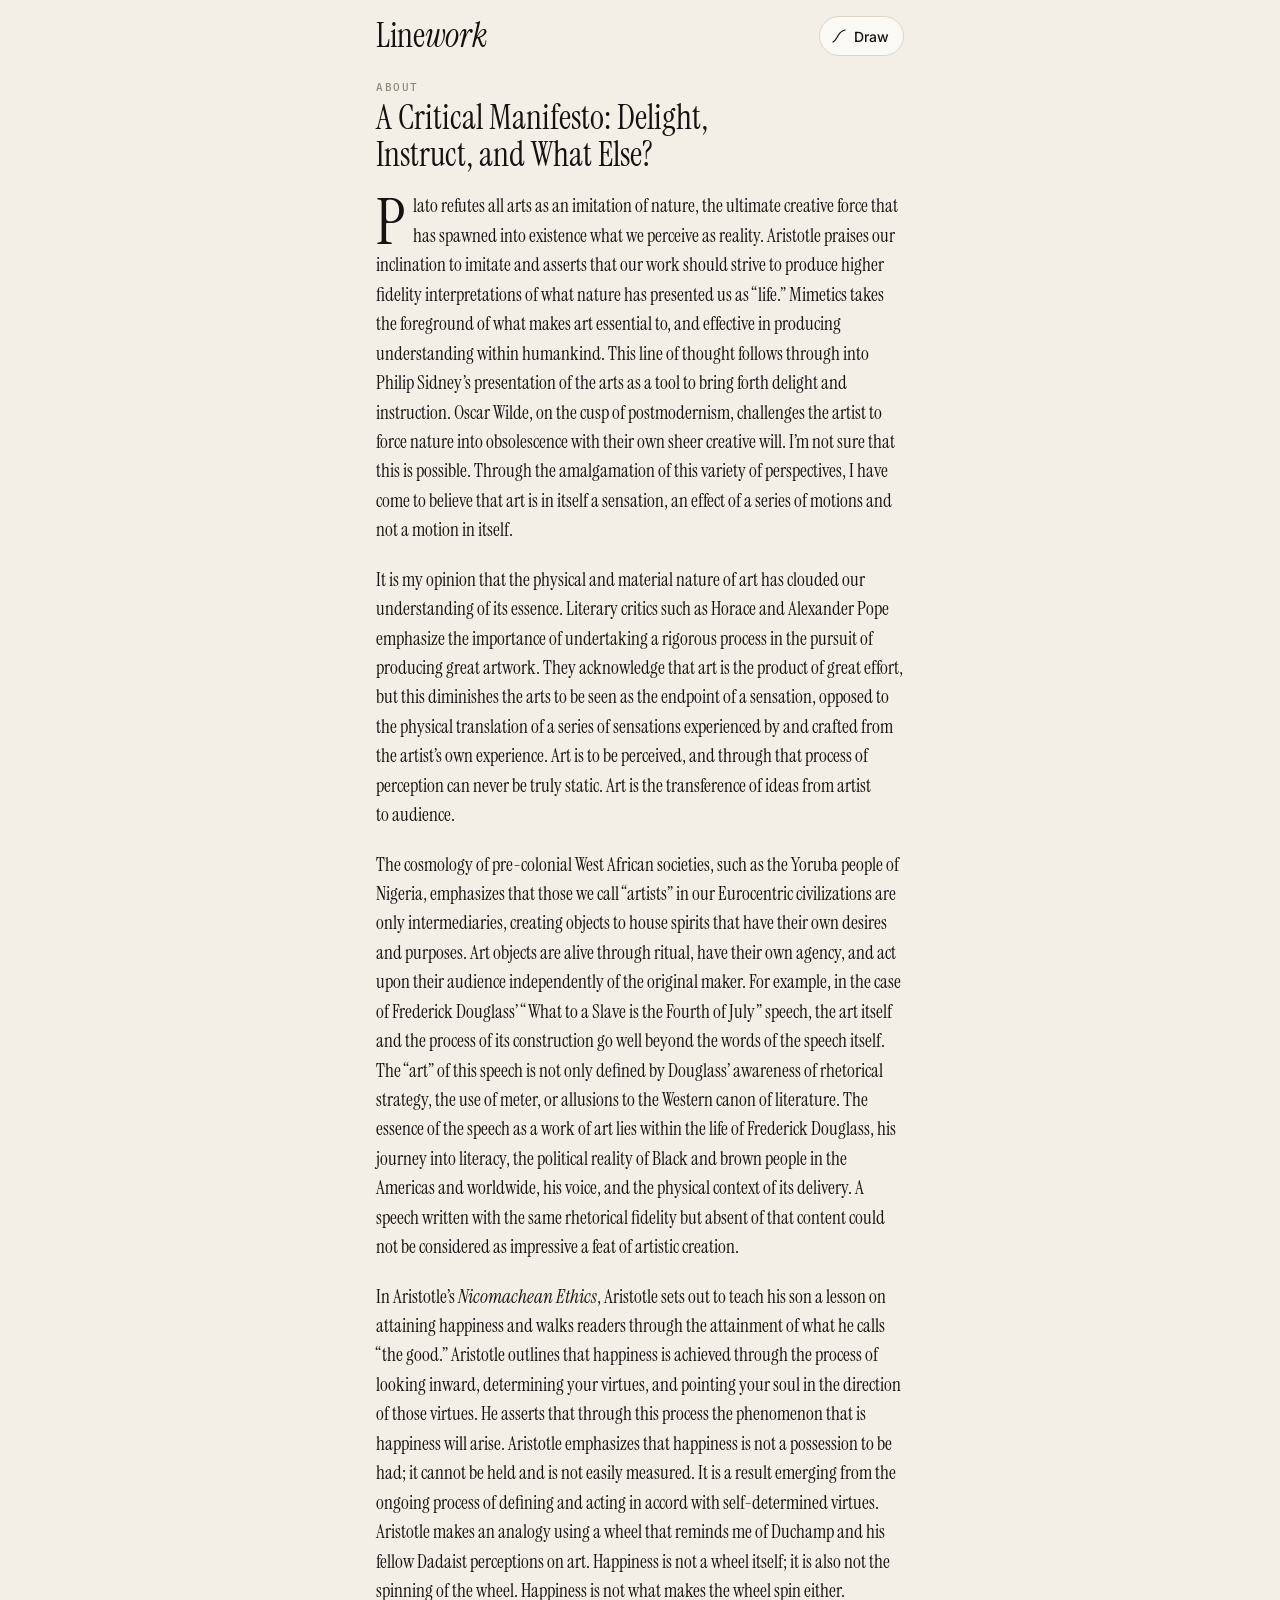
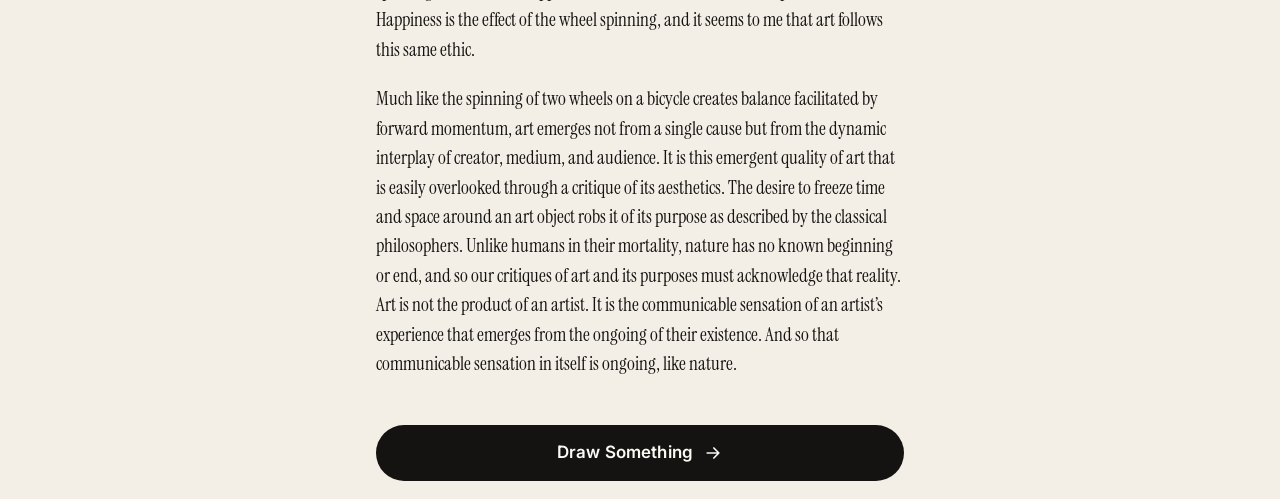
==== about.html @ d900c9f1 "Add files via upload" ====
<!doctype html>
<html lang="en">
<head>
  <meta charset="utf-8">
  <meta name="viewport" content="width=device-width, initial-scale=1, viewport-fit=cover">
  <title>About Linework</title>
  <meta name="description" content="A Critical Manifesto: Delight, Instruct, and What Else?">
  <meta name="theme-color" content="#f3efe6" media="(prefers-color-scheme: light)">
  <meta name="theme-color" content="#151412" media="(prefers-color-scheme: dark)">
  <link rel="manifest" href="manifest.webmanifest">
  <link rel="icon" href="icon.svg" type="image/svg+xml">
  <link rel="apple-touch-icon" href="icon.svg">
  <link rel="preconnect" href="https://fonts.googleapis.com">
  <link rel="preconnect" href="https://fonts.gstatic.com" crossorigin>
  <link href="https://fonts.googleapis.com/css2?family=Instrument+Serif:ital@0;1&family=IBM+Plex+Mono:wght@400;500&family=Inter:wght@400;500;600&display=swap" rel="stylesheet">
  <link rel="stylesheet" href="style.css">
</head>
<body>
  <div class="app about-app">
    <header class="top">
      <h1 class="wordmark"><a href="./">Line<em>work</em></a></h1>
      <a class="feed-link" href="./">
        <svg viewBox="0 0 24 24" aria-hidden="true"><path d="M4 20c3-1 4-4 7-9s5-6 9-7"/></svg>
        <span>Draw</span>
      </a>
    </header>

    <article class="about">
      <p class="label">About</p>
      <h2>A Critical Manifesto: Delight, Instruct, and What Else?</h2>
      <p>Plato refutes all arts as an imitation of nature, the ultimate creative force that has spawned into existence what we perceive as reality. Aristotle praises our inclination to imitate and asserts that our work should strive to produce higher fidelity interpretations of what nature has presented us as “life.” Mimetics takes the foreground of what makes art essential to, and effective in producing understanding within humankind. This line of thought follows through into Philip Sidney’s presentation of the arts as a tool to bring forth delight and instruction. Oscar Wilde, on the cusp of postmodernism, challenges the artist to force nature into obsolescence with their own sheer creative will. I’m not sure that this is possible. Through the amalgamation of this variety of perspectives, I have come to believe that art is in itself a sensation, an effect of a series of motions and not a motion in itself.</p>
      <p>It is my opinion that the physical and material nature of art has clouded our understanding of its essence. Literary critics such as Horace and Alexander Pope emphasize the importance of undertaking a rigorous process in the pursuit of producing great artwork. They acknowledge that art is the product of great effort, but this diminishes the arts to be seen as the endpoint of a sensation, opposed to the physical translation of a series of sensations experienced by and crafted from the artist’s own experience. Art is to be perceived, and through that process of perception can never be truly static. Art is the transference of ideas from artist to audience.</p>
      <p>The cosmology of pre-colonial West African societies, such as the Yoruba people of Nigeria, emphasizes that those we call “artists” in our Eurocentric civilizations are only intermediaries, creating objects to house spirits that have their own desires and purposes. Art objects are alive through ritual, have their own agency, and act upon their audience independently of the original maker. For example, in the case of Frederick Douglass’ “What to a Slave is the Fourth of July” speech, the art itself and the process of its construction go well beyond the words of the speech itself. The “art” of this speech is not only defined by Douglass’ awareness of rhetorical strategy, the use of meter, or allusions to the Western canon of literature. The essence of the speech as a work of art lies within the life of Frederick Douglass, his journey into literacy, the political reality of Black and brown people in the Americas and worldwide, his voice, and the physical context of its delivery. A speech written with the same rhetorical fidelity but absent of that content could not be considered as impressive a feat of artistic creation.</p>
      <p>In Aristotle’s <em>Nicomachean Ethics</em>, Aristotle sets out to teach his son a lesson on attaining happiness and walks readers through the attainment of what he calls “the good.” Aristotle outlines that happiness is achieved through the process of looking inward, determining your virtues, and pointing your soul in the direction of those virtues. He asserts that through this process the phenomenon that is happiness will arise. Aristotle emphasizes that happiness is not a possession to be had; it cannot be held and is not easily measured. It is a result emerging from the ongoing process of defining and acting in accord with self-determined virtues. Aristotle makes an analogy using a wheel that reminds me of Duchamp and his fellow Dadaist perceptions on art. Happiness is not a wheel itself; it is also not the spinning of the wheel. Happiness is not what makes the wheel spin either. Happiness is the effect of the wheel spinning, and it seems to me that art follows this same ethic.</p>
      <p>Much like the spinning of two wheels on a bicycle creates balance facilitated by forward momentum, art emerges not from a single cause but from the dynamic interplay of creator, medium, and audience. It is this emergent quality of art that is easily overlooked through a critique of its aesthetics. The desire to freeze time and space around an art object robs it of its purpose as described by the classical philosophers. Unlike humans in their mortality, nature has no known beginning or end, and so our critiques of art and its purposes must acknowledge that reality. Art is not the product of an artist. It is the communicable sensation of an artist’s experience that emerges from the ongoing of their existence. And so that communicable sensation in itself is ongoing, like nature.</p>
    </article>

    <a class="submit" href="./">
      <span>Draw Something</span>
      <svg viewBox="0 0 24 24" aria-hidden="true"><path d="M5 12h14M13 6l6 6-6 6"/></svg>
    </a>
  </div>
</body>
</html>
---- style.css ----
:root {
  --bg: #f3efe6;
  --surface: #fbf9f4;
  --paper: #ffffff;
  --ink: #141311;
  --ink-2: #57534b;
  --ink-3: #8f897d;
  --rule: #ddd6c8;
  --accent: #e0472b;
  --on-ink: #fbf9f4;
  --shadow: 0 1px 0 rgba(20, 19, 17, .06), 0 10px 30px -12px rgba(20, 19, 17, .25);
  --radius: 18px;
  --serif: 'Instrument Serif', Georgia, 'Times New Roman', serif;
  --mono: 'IBM Plex Mono', ui-monospace, Menlo, monospace;
  --sans: Inter, system-ui, -apple-system, 'Segoe UI', Roboto, sans-serif;
  color-scheme: light;
}
@media (prefers-color-scheme: dark) {
  :root:not([data-theme="light"]) {
    --bg: #151412;
    --surface: #1e1c19;
    --ink: #f1ece2;
    --ink-2: #b9b2a5;
    --ink-3: #847d71;
    --rule: #34302a;
    --accent: #ff6a4d;
    --on-ink: #151412;
    --shadow: 0 1px 0 rgba(0, 0, 0, .3), 0 14px 36px -14px rgba(0, 0, 0, .7);
    color-scheme: dark;
  }
}
:root[data-theme="dark"] {
  --bg: #151412; --surface: #1e1c19; --ink: #f1ece2; --ink-2: #b9b2a5; --ink-3: #847d71;
  --rule: #34302a; --accent: #ff6a4d; --on-ink: #151412; color-scheme: dark;
}

* { box-sizing: border-box; }
html, body { margin: 0; height: 100%; }
body {
  background: var(--bg);
  color: var(--ink);
  font: 400 16px/1.45 var(--sans);
  -webkit-font-smoothing: antialiased;
  -webkit-tap-highlight-color: transparent;
  overscroll-behavior: none;
}
button { font: inherit; color: inherit; }
a { color: inherit; }
[hidden] { display: none !important; }

.app {
  max-width: 560px;
  margin: 0 auto;
  min-height: 100dvh;
  padding: max(10px, env(safe-area-inset-top)) max(16px, env(safe-area-inset-right)) max(18px, env(safe-area-inset-bottom)) max(16px, env(safe-area-inset-left));
  display: flex;
  flex-direction: column;
}

/* Header */
.top { display: flex; align-items: center; justify-content: space-between; height: 52px; }
.wordmark { font: 400 34px/1 var(--serif); margin: 0; letter-spacing: -.01em; }
.wordmark em { font-style: italic; }

.icon-btn {
  width: 44px; height: 44px; border-radius: 50%;
  display: grid; place-items: center;
  border: 0; background: transparent; cursor: pointer;
}
.icon-btn svg { width: 22px; height: 22px; fill: none; stroke: currentColor; stroke-width: 1.7; stroke-linecap: round; stroke-linejoin: round; }
.icon-btn:active { background: var(--rule); }
.icon-btn:disabled { opacity: .3; cursor: default; }
.icon-btn:focus-visible, .nib:focus-visible, .submit:focus-visible, .chip:focus-visible { outline: 2px solid var(--accent); outline-offset: 2px; }

/* Draw screen */
.screen { display: flex; flex-direction: column; flex: 1; gap: 14px; animation: rise .35s ease both; }
@keyframes rise { from { opacity: 0; transform: translateY(8px); } }

.prompt { margin: 4px 0 0; font: italic 400 22px/1.2 var(--serif); color: var(--ink-2); }

.paper-wrap { width: 100%; }
.paper {
  position: relative;
  width: 100%;
  aspect-ratio: 1 / 1;
  max-height: 62dvh;
  margin: 0 auto;
  background: var(--paper);
  border-radius: var(--radius);
  box-shadow: var(--shadow);
  overflow: hidden;
  touch-action: none;
}
@media (max-aspect-ratio: 3/5) { .paper { max-height: none; } }
.paper canvas { position: absolute; inset: 0; width: 100%; height: 100%; display: block; touch-action: none; cursor: crosshair; }
.hint {
  position: absolute; inset: 0; margin: 0;
  display: grid; place-items: center;
  font: 400 13px var(--mono); letter-spacing: .14em; text-transform: uppercase;
  color: #b4ad9f; pointer-events: none; transition: opacity .25s;
}
.paper.inked .hint { opacity: 0; }

.tools { display: flex; align-items: center; justify-content: space-between; }
.nibs { display: flex; gap: 4px; padding: 4px; border-radius: 999px; background: var(--surface); border: 1px solid var(--rule); }
.nib {
  width: 44px; height: 40px; border-radius: 999px; border: 0; background: transparent; cursor: pointer;
  display: grid; place-items: center;
}
.nib span { width: var(--d); height: var(--d); border-radius: 50%; background: var(--ink); }
.nib[aria-checked="true"] { background: var(--ink); }
.nib[aria-checked="true"] span { background: var(--on-ink); }
.edit { display: flex; gap: 2px; }

.submit {
  display: flex; align-items: center; justify-content: center; gap: 10px;
  min-height: 56px; width: 100%;
  border: 0; border-radius: 999px;
  background: var(--ink); color: var(--on-ink);
  font: 600 17px var(--sans); letter-spacing: .01em;
  cursor: pointer; transition: transform .12s, opacity .2s;
  text-decoration: none; text-align: center; padding: 0 22px; line-height: 1.2;
  margin-top: auto;
}
.submit svg { width: 20px; height: 20px; fill: none; stroke: currentColor; stroke-width: 2; stroke-linecap: round; stroke-linejoin: round; }
.submit:active { transform: scale(.98); }
.submit:disabled { opacity: .25; cursor: default; transform: none; }
.submit.ghost { background: transparent; color: var(--ink); border: 1.5px solid var(--ink); }
.submit.accent { background: var(--accent); color: #fff; }
.submit.small-btn { min-height: 46px; width: auto; padding: 0 26px; margin: 0; }
.post-home { min-height: 50px; }
.post-home:not([hidden]) + .submit { margin-top: 10px; }

/* Result screen */
.reading { display: flex; gap: 14px; align-items: center; margin-top: 4px; }
.thumb {
  width: 96px; height: 96px; flex: none;
  border-radius: 12px; background: var(--paper); box-shadow: var(--shadow);
}
.label { margin: 0; font: 500 11px var(--mono); letter-spacing: .14em; text-transform: uppercase; color: var(--ink-3); }
.motif { margin: 2px 0 0; font: 400 34px/1.05 var(--serif); }
.traits { margin: 4px 0 0; font: italic 400 18px/1.2 var(--serif); color: var(--ink-2); }

.meters { display: grid; grid-template-columns: auto 1fr; gap: 7px 12px; margin: 4px 0 0; padding: 14px 16px; background: var(--surface); border: 1px solid var(--rule); border-radius: 14px; }
.meters dt { font: 500 11px/14px var(--mono); letter-spacing: .1em; text-transform: uppercase; color: var(--ink-2); }
.meters dd { margin: 0; height: 14px; position: relative; display: flex; align-items: center; }
.meters dd::before { content: ''; position: absolute; left: 0; right: 0; height: 1px; background: var(--rule); }
.meters dd i { position: relative; height: 3px; border-radius: 2px; background: var(--ink); width: 0; transition: width .7s cubic-bezier(.2, .8, .2, 1); }

.mapping { margin: 0; font: 400 13px/1.5 var(--mono); color: var(--ink-2); }
.mapping b { color: var(--ink); font-weight: 500; }

.release { min-height: 120px; }
.loading { display: grid; place-items: center; gap: 10px; padding: 26px 0; color: var(--ink-2); font: italic 18px var(--serif); }
.loading p { margin: 0; }
.pen-line { width: 120px; height: 2px; background: linear-gradient(90deg, var(--ink) 50%, transparent 50%) 0 0 / 200% 100%; animation: pen 1.1s ease-in-out infinite; }
@keyframes pen { from { background-position: 100% 0; } to { background-position: -100% 0; } }

.card {
  background: var(--surface); border: 1px solid var(--rule); border-radius: var(--radius);
  padding: 14px; display: grid; gap: 14px; animation: rise .4s ease both;
}
.card-head { display: grid; grid-template-columns: 88px 1fr; gap: 14px; align-items: center; }
.cover { width: 88px; height: 88px; border-radius: 8px; object-fit: cover; background: var(--rule); }
.card h3 { margin: 0; font: 400 26px/1.08 var(--serif); }
.card .artist { margin: 4px 0 0; font-weight: 600; font-size: 15px; }
.card .meta { margin: 3px 0 0; font: 400 12px var(--mono); color: var(--ink-3); text-transform: uppercase; letter-spacing: .08em; }
.embed { width: 100%; height: 152px; border: 0; border-radius: 12px; display: block; background: var(--rule); }
.card .why { margin: 0; font-size: 13px; color: var(--ink-2); }
.card .submit { margin: 0; min-height: 50px; }

.notice { padding: 16px; border: 1px dashed var(--ink-3); border-radius: var(--radius); display: grid; gap: 12px; }
.notice p { margin: 0; }
.notice .submit { margin: 0; min-height: 50px; }
.error { color: var(--accent); }

.actions { margin-top: auto; padding-top: 6px; }

/* Settings sheet */
.sheet {
  width: min(560px, 100%); max-width: 100%; max-height: 92dvh;
  margin: auto auto 0; padding: 0; border: 0;
  border-radius: 22px 22px 0 0;
  background: var(--surface); color: var(--ink);
}
@media (min-width: 600px) { .sheet { margin: auto; border-radius: 22px; } }
.sheet::backdrop { background: rgba(20, 19, 17, .45); }
.sheet[open] { animation: sheet .28s cubic-bezier(.2, .8, .2, 1); }
@keyframes sheet { from { transform: translateY(40px); opacity: 0; } }
.sheet-body { padding: 22px 20px max(22px, env(safe-area-inset-bottom)); display: grid; gap: 12px; }
.sheet h2 { margin: 0; font: 400 30px/1.1 var(--serif); }
.sheet p { margin: 0; }
.steps { margin: 0; padding-left: 20px; display: grid; gap: 8px; font-size: 15px; }
.copy-row { display: flex; gap: 8px; align-items: center; margin-top: 6px; }
.copy-row code { flex: 1; min-width: 0; overflow-wrap: anywhere; font: 400 12px/1.4 var(--mono); padding: 8px 10px; background: var(--bg); border-radius: 8px; border: 1px solid var(--rule); }
.chip { min-height: 40px; padding: 0 14px; border-radius: 999px; border: 1px solid var(--ink); background: transparent; cursor: pointer; font-size: 14px; font-weight: 500; }
.field { display: grid; gap: 6px; }
.field span { font: 500 11px var(--mono); letter-spacing: .12em; text-transform: uppercase; color: var(--ink-2); }
.field input { height: 48px; padding: 0 14px; border-radius: 12px; border: 1px solid var(--rule); background: var(--paper); color: #141311; font: 400 16px var(--mono); }
.field input:focus { outline: 2px solid var(--accent); outline-offset: 0; }
.sheet-actions { display: flex; gap: 10px; justify-content: flex-end; align-items: center; flex-wrap: wrap; }
.small { font-size: 13px; }
.muted { color: var(--ink-3); }
.credit { text-align: center; margin: 14px 0 0; font-size: 11.5px; }
.credit a { color: inherit; }

@media (prefers-reduced-motion: reduce) {
  *, *::before, *::after { animation: none !important; transition: none !important; }
}

/* ---------- Catalog builder ---------- */
.builder { max-width: 760px; gap: 16px; }
.builder .top { margin-bottom: 4px; }
.builder .sub { font: 500 12px var(--mono); letter-spacing: .14em; text-transform: uppercase; color: var(--ink-3); vertical-align: middle; margin-left: 6px; }
.builder .top .chip { display: inline-flex; align-items: center; text-decoration: none; }
.lede { margin: 0; font: italic 400 21px/1.25 var(--serif); color: var(--ink-2); }
.panel { background: var(--surface); border: 1px solid var(--rule); border-radius: var(--radius); padding: 18px 16px; display: grid; gap: 12px; }
.panel h2 { margin: 0; font: 400 26px/1.1 var(--serif); display: flex; align-items: center; gap: 10px; }
.panel p { margin: 0; }
.num { display: inline-grid; place-items: center; width: 28px; height: 28px; border-radius: 50%; background: var(--ink); color: var(--on-ink); font: 500 13px var(--mono); }
.row { display: flex; gap: 10px; align-items: center; }
.row.wrap { flex-wrap: wrap; }
.check { display: flex; gap: 8px; align-items: center; font-size: 14px; }
.check input { width: 18px; height: 18px; accent-color: var(--ink); }
.panel .submit.small-btn { justify-self: start; }
.progress { display: grid; gap: 6px; }
.progress .bar { height: 4px; border-radius: 2px; background: var(--rule); overflow: hidden; }
.progress .bar i { display: block; height: 100%; width: 0; background: var(--ink); transition: width .25s; }
.stats { display: grid; grid-template-columns: repeat(3, 1fr); gap: 8px; }
.stats div { background: var(--bg); border-radius: 12px; padding: 10px 12px; display: grid; }
.stats b { font: 400 30px/1 var(--serif); }
.stats span { font: 500 11px var(--mono); letter-spacing: .08em; text-transform: uppercase; color: var(--ink-3); margin-top: 4px; }
.coverage { display: grid; gap: 6px; }
.chips { display: flex; flex-wrap: wrap; gap: 6px; }
.tag { display: inline-flex; align-items: center; gap: 4px; min-height: 30px; padding: 0 10px; border-radius: 999px; border: 1px solid var(--rule); background: var(--paper); color: #141311; font: 400 12px var(--mono); }
.tag b { font-weight: 500; }
.tag.empty { opacity: .45; }
button.tag { cursor: pointer; }
.tag.on { background: var(--ink); color: var(--on-ink); border-color: var(--ink); }
.filters { display: flex; gap: 6px; flex-wrap: wrap; }
.filters .chip.on { background: var(--ink); color: var(--on-ink); }
.records { list-style: none; margin: 0; padding: 0; display: grid; }
.rec { display: grid; grid-template-columns: 56px 1fr; gap: 12px; padding: 12px 0; border-top: 1px solid var(--rule); }
.rec img, .rec .noimg { width: 56px; height: 56px; border-radius: 6px; object-fit: cover; background: var(--rule); }
.rec-body { min-width: 0; display: grid; gap: 3px; }
.rec-title { font-weight: 600; font-size: 15px; overflow-wrap: anywhere; }
.rec-title a { text-decoration: none; }
.rec-meta { font-size: 13px; color: var(--ink-2); }
.rec-genres { font: 400 11px var(--mono); color: var(--ink-3); }
.rec-edit { display: flex; flex-wrap: wrap; gap: 6px; margin-top: 6px; align-items: center; }
.rec-edit select { min-height: 32px; border-radius: 999px; border: 1px solid var(--rule); background: var(--paper); color: #141311; font: 400 13px var(--sans); padding: 0 8px; max-width: 100%; }
.error:empty { display: none; }
.preview-banner { margin: 0; font: 500 12px var(--mono); letter-spacing: .06em; text-transform: uppercase; color: var(--accent); }
.note { margin: 0; padding: 10px 12px; border-radius: 10px; background: var(--bg); border: 1px dashed var(--ink-3); color: var(--ink-2); }

/* ---------- Feed link, post sheet ---------- */
.top-actions { display: flex; align-items: center; gap: 4px; }
.feed-link {
  display: inline-flex; align-items: center; gap: 6px; min-height: 40px; padding: 0 14px 0 10px;
  border-radius: 999px; border: 1px solid var(--rule); background: var(--surface);
  color: var(--ink); text-decoration: none; font: 500 14px var(--sans);
}
.feed-link svg { width: 18px; height: 18px; fill: none; stroke: currentColor; stroke-width: 1.7; stroke-linecap: round; stroke-linejoin: round; }
.feed-link:active { background: var(--rule); }
.wordmark a { color: inherit; text-decoration: none; }
.card .submit.ghost { margin: 0; min-height: 50px; }
.post-preview { display: flex; gap: 14px; align-items: center; }
.post-drawing { width: 96px; height: 96px; flex: none; border-radius: 12px; background: var(--paper); box-shadow: var(--shadow); overflow: hidden; }
.post-drawing svg, .post-art svg { width: 100%; height: 100%; display: block; }
.post-meta { min-width: 0; }
.post-record { margin: 4px 0 0; font-size: 15px; line-height: 1.35; overflow-wrap: anywhere; }
#turnstileBox:empty { display: none; }
a.submit.small-btn { display: inline-flex; text-decoration: none; }

/* ---------- Feed page ---------- */
.feed-app { gap: 14px; }
.feed-head h2 { margin: 6px 0 0; font: 400 34px/1.05 var(--serif); }
.feed-sub { margin: 4px 0 0; font: italic 400 18px/1.25 var(--serif); color: var(--ink-2); }
.feed { list-style: none; margin: 0; padding: 0; display: grid; gap: 12px; }
.post {
  display: grid; grid-template-columns: 112px 1fr; gap: 14px; align-items: start;
  padding: 12px; border-radius: var(--radius); background: var(--surface); border: 1px solid var(--rule);
  animation: rise .35s ease both;
}
.post.pending { border-style: dashed; }
.post-art { width: 112px; height: 112px; border-radius: 12px; background: var(--paper); overflow: hidden; box-shadow: 0 1px 0 rgba(20, 19, 17, .06); }
.post-info { min-width: 0; display: grid; gap: 6px; }
.post-info .label { margin: 2px 0 0; }
.badge { color: var(--accent); }
.post-caption { margin: 0; font: italic 400 19px/1.25 var(--serif); overflow-wrap: anywhere; }
.post-rec {
  display: grid; grid-template-columns: 40px 1fr; gap: 10px; align-items: center;
  color: var(--ink); text-decoration: none; font-size: 13px; line-height: 1.3;
  padding: 6px; margin: 0 -6px; border-radius: 10px;
}
.post-rec:active { background: var(--rule); }
.post-rec img, .post-rec .noimg { width: 40px; height: 40px; border-radius: 4px; object-fit: cover; background: var(--rule); display: block; }
.post-rec b { font-weight: 600; font-size: 14px; }
.post-rec span { min-width: 0; overflow-wrap: anywhere; }
.post-time { margin: 0; font: 400 11px var(--mono); letter-spacing: .06em; text-transform: uppercase; color: var(--ink-3); }
.feed-empty { display: grid; gap: 14px; justify-items: center; padding: 40px 0; text-align: center; color: var(--ink-2); font: italic 20px var(--serif); }
.feed-empty p { margin: 0; }
.feed-empty .submit { width: auto; padding: 0 28px; margin: 0; }
#more { margin-top: 4px; }
@media (min-width: 640px) {
  .feed-app { max-width: 760px; }
  .feed { grid-template-columns: 1fr 1fr; }
  .post { grid-template-columns: 1fr; }
  .post-art { width: 100%; height: auto; aspect-ratio: 1; }
}
.tag.hint { background: transparent; border-style: dashed; color: var(--ink-2); }
.stats { grid-template-columns: repeat(auto-fit, minmax(96px, 1fr)); }

/* ---------- Likes ---------- */
.post-foot { display: flex; align-items: center; justify-content: space-between; gap: 8px; }
.like {
  display: inline-flex; align-items: center; gap: 6px; min-height: 40px; min-width: 44px; padding: 0 12px;
  border-radius: 999px; border: 1px solid var(--rule); background: transparent; color: var(--ink-2);
  font: 500 13px var(--mono); cursor: pointer; margin-right: -4px;
}
.like svg { width: 18px; height: 18px; fill: none; stroke: currentColor; stroke-width: 1.8; stroke-linejoin: round; }
.like.on { color: var(--accent); border-color: var(--accent); }
.like.on svg { fill: currentColor; }
.like:disabled { opacity: .7; cursor: default; }
.like:focus-visible { outline: 2px solid var(--accent); outline-offset: 2px; }
.like-count:empty { display: none; }
.like.pop svg { animation: pop .35s ease; }
@keyframes pop { 40% { transform: scale(1.35); } }

/* ---------- Live pairing while drawing ---------- */
.paper { max-height: 56dvh; }
.live {
  display: flex; align-items: center; gap: 12px; width: 100%; min-height: 64px;
  padding: 8px 14px 8px 8px; border-radius: 16px; border: 1px solid var(--rule);
  background: var(--surface); color: var(--ink); text-align: left; cursor: pointer;
  font: inherit;
}
.live[hidden] { display: none; }
.live:active { transform: scale(.99); }
.live:focus-visible { outline: 2px solid var(--accent); outline-offset: 2px; }
.live-cover { width: 48px; height: 48px; flex: none; border-radius: 6px; object-fit: cover; background: var(--rule); }
.live-text { display: grid; min-width: 0; flex: 1; gap: 1px; }
.live-motif { font: 500 10px/1.3 var(--mono); letter-spacing: .12em; text-transform: uppercase; color: var(--accent); }
.live-title, .live-artist { white-space: nowrap; overflow: hidden; text-overflow: ellipsis; }
.live-title { font: 600 15px/1.25 var(--sans); }
.live-artist { font: 400 13px/1.25 var(--sans); color: var(--ink-2); }
.live.swap .live-cover, .live.swap .live-title, .live.swap .live-artist { animation: liveIn .35s ease both; }
@keyframes liveIn { from { opacity: 0; transform: translateY(4px); } }
.live-eq { display: flex; align-items: flex-end; gap: 2px; height: 16px; flex: none; }
.live-eq i { width: 3px; height: 100%; border-radius: 1px; background: var(--accent); transform-origin: bottom; animation: eq 1s ease-in-out infinite; }
.live-eq i:nth-child(2) { animation-delay: -.35s; }
.live-eq i:nth-child(3) { animation-delay: -.7s; }
@keyframes eq { 0%, 100% { transform: scaleY(.3); } 50% { transform: scaleY(1); } }
@media (prefers-reduced-motion: reduce) { .live-eq i { animation: none; transform: scaleY(.6); } }

/* ---------- About ---------- */
.about-link { padding-left: 12px; padding-right: 12px; }
.about-app { gap: 0; }
.about { margin: 18px 0 26px; max-width: 34em; }
.about h2 { margin: 6px 0 18px; font: 400 34px/1.08 var(--serif); text-wrap: balance; }
.about p:not(.label) { margin: 0 0 1.05em; font: 400 19px/1.55 var(--serif); color: var(--ink); text-wrap: pretty; }
.about h2 + p::first-letter { float: left; font-size: 3.3em; line-height: .82; padding: 6px 8px 0 0; }
.about em { font-style: italic; }
.about-app > .submit { margin-top: 0; }
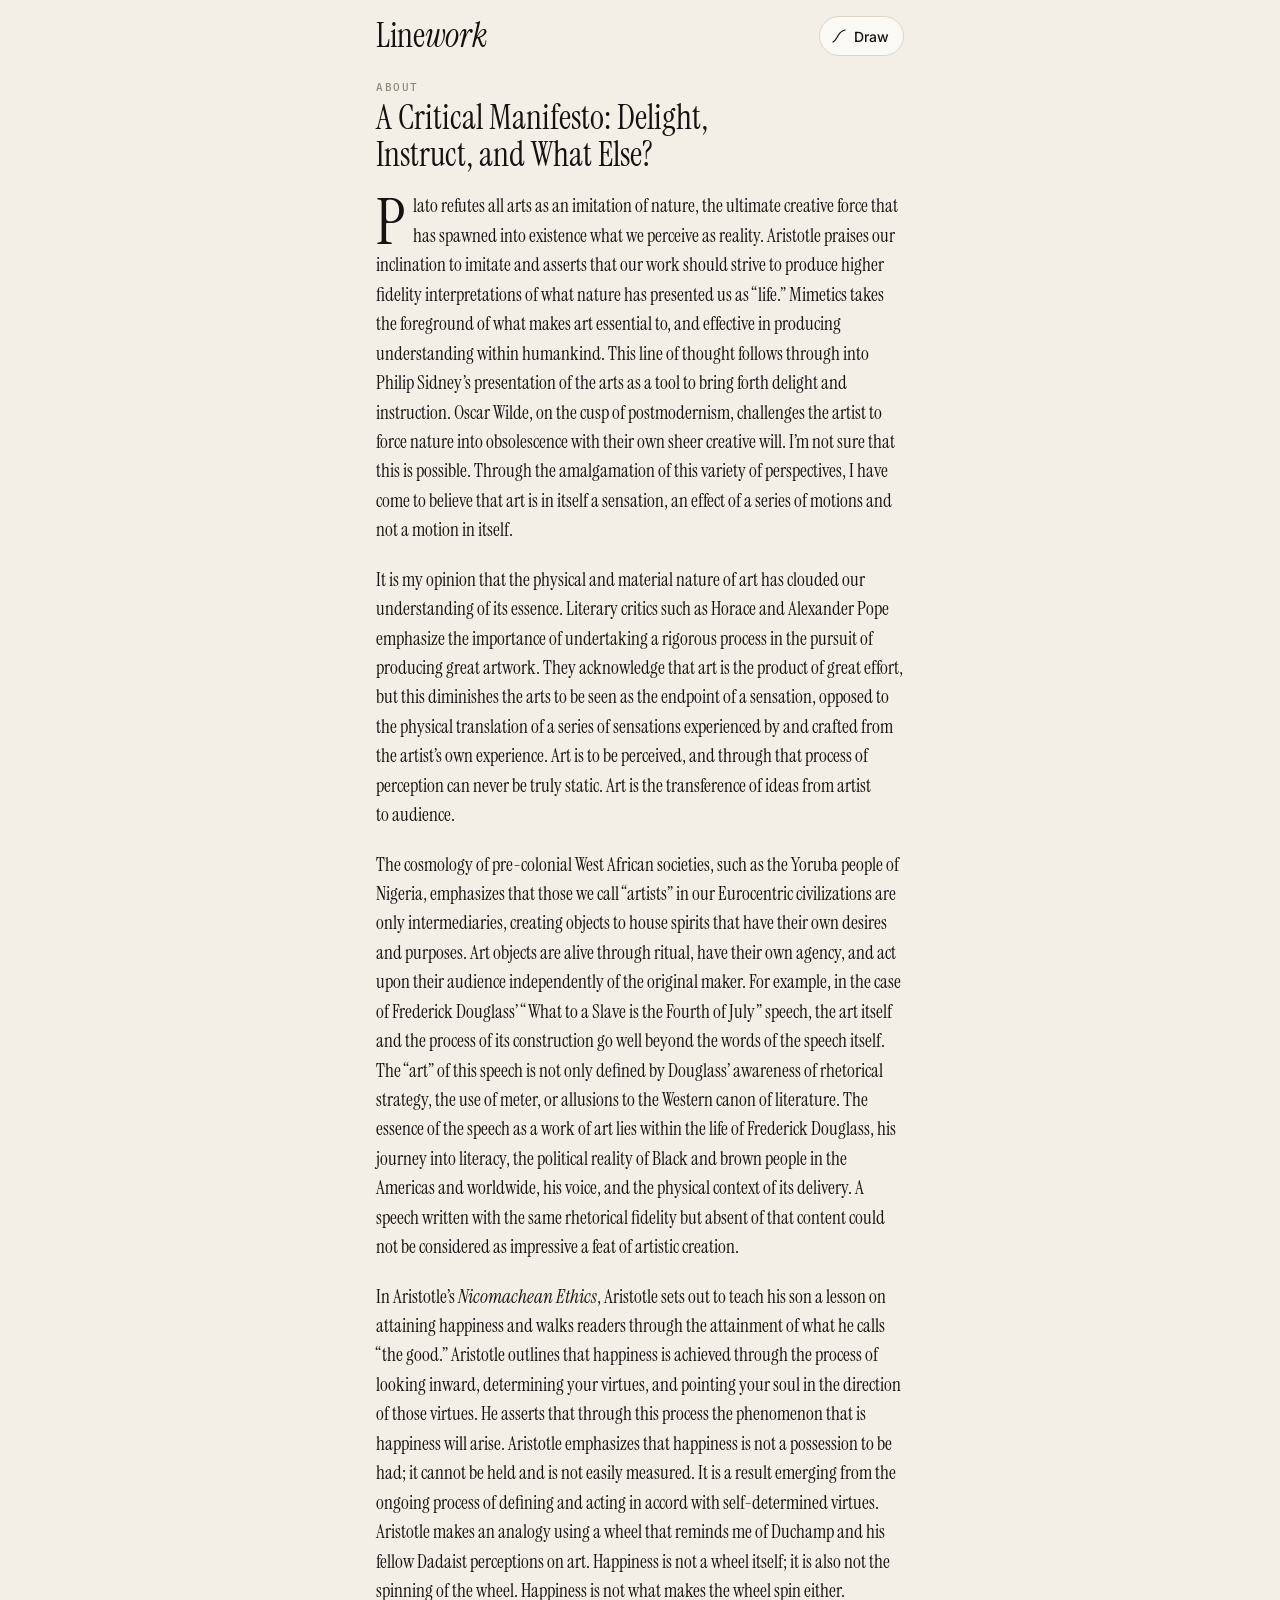
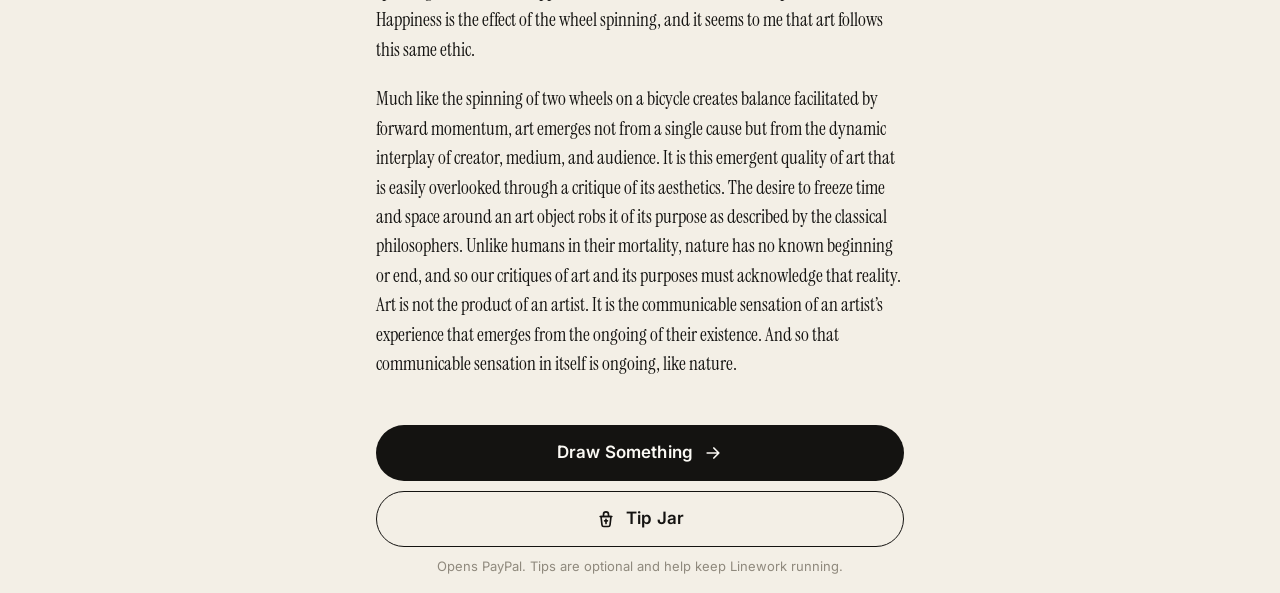
==== commit 6c313dd7: "Add files via upload" ====
--- a/about.html
+++ b/about.html
@@ -39,6 +39,12 @@
       <span>Draw Something</span>
       <svg viewBox="0 0 24 24" aria-hidden="true"><path d="M5 12h14M13 6l6 6-6 6"/></svg>
     </a>
+
+    <a class="submit ghost tip-jar" href="https://paypal.me/12Atlanta?country.x=US&amp;locale.x=en_US" target="_blank" rel="noopener">
+      <svg viewBox="0 0 24 24" aria-hidden="true"><path d="M6 9h12l-1.2 10.2a2 2 0 0 1-2 1.8H9.2a2 2 0 0 1-2-1.8L6 9Z"/><path d="M5 9h14M9 9V6.5a3 3 0 0 1 6 0V9"/><path d="M12 12.5v5M10.3 14.2h3.4"/></svg>
+      <span>Tip Jar</span>
+    </a>
+    <p class="small muted tip-note">Opens PayPal. Tips are optional and help keep Linework running.</p>
   </div>
 </body>
 </html>
--- a/style.css
+++ b/style.css
@@ -362,3 +362,5 @@
 .about h2 + p::first-letter { float: left; font-size: 3.3em; line-height: .82; padding: 6px 8px 0 0; }
 .about em { font-style: italic; }
 .about-app > .submit { margin-top: 0; }
+.about-app > .tip-jar { margin-top: 10px; }
+.tip-note { text-align: center; margin: 10px 0 0; }
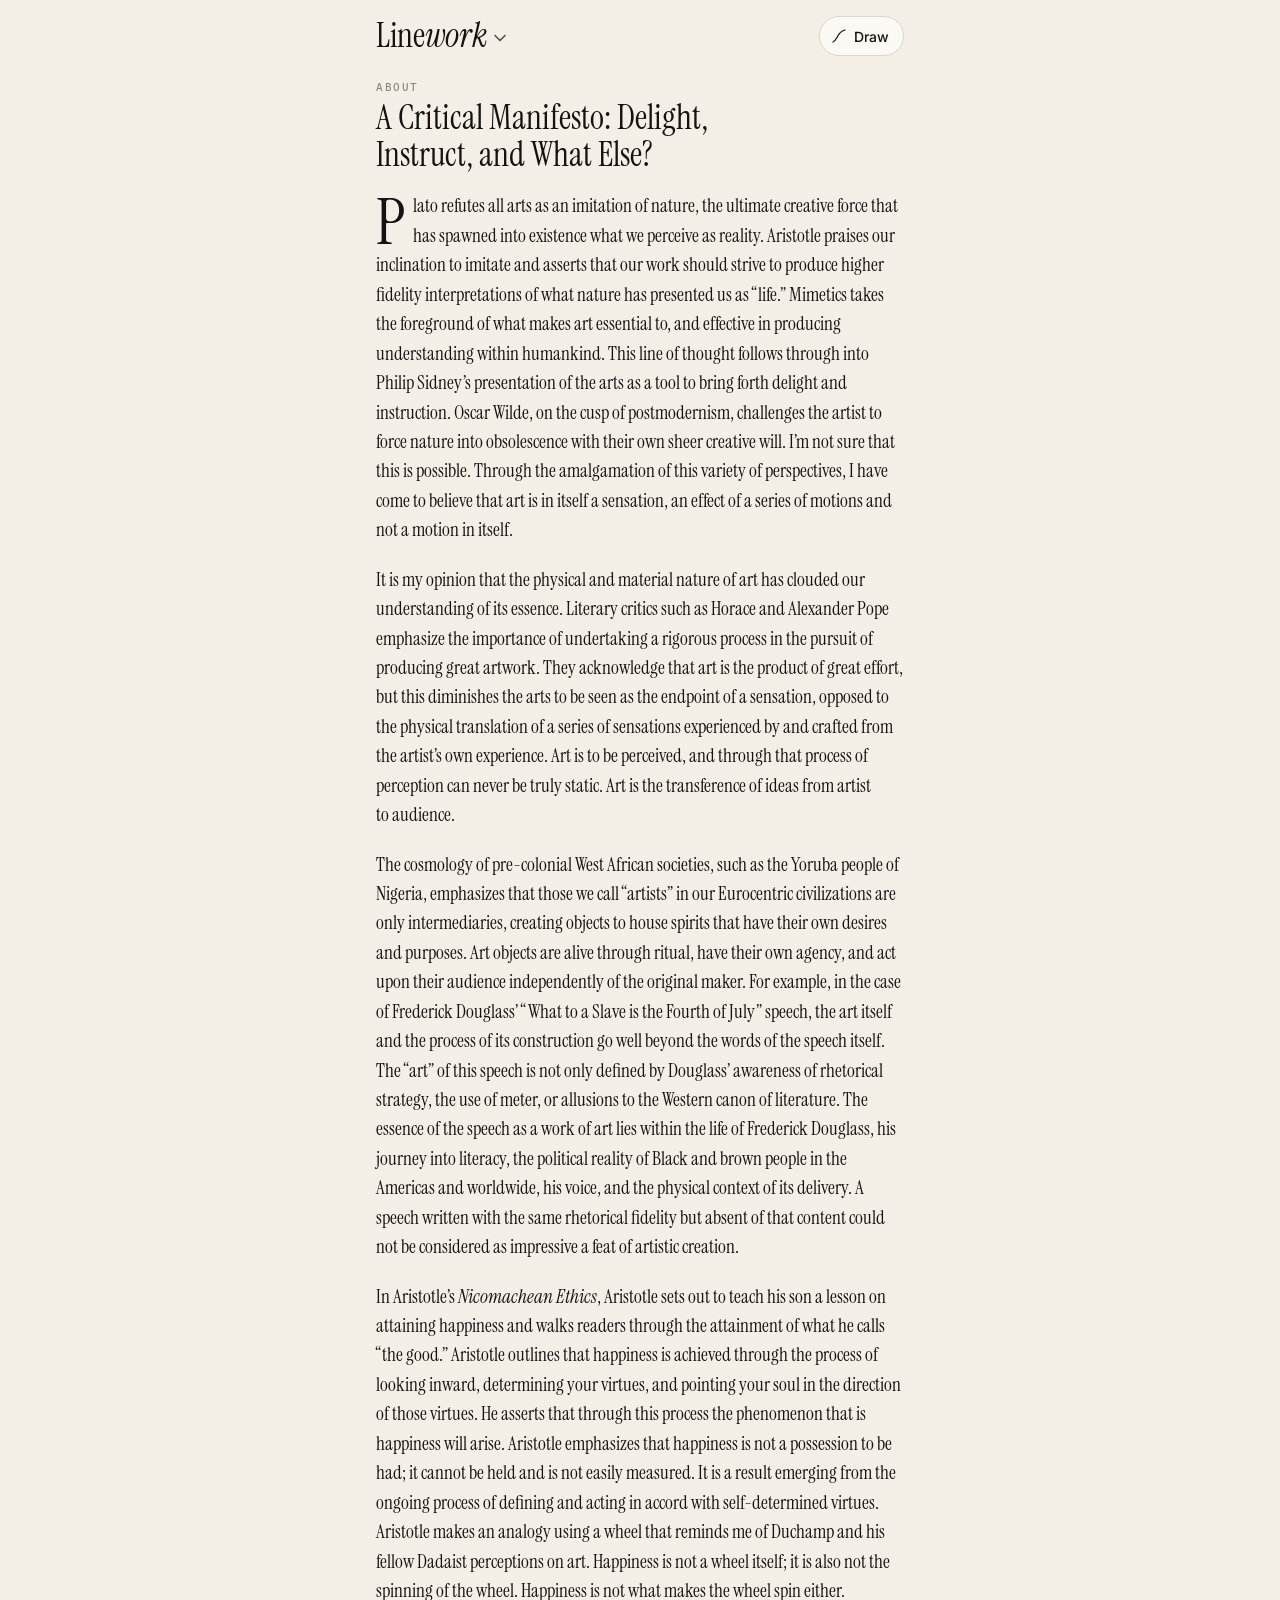
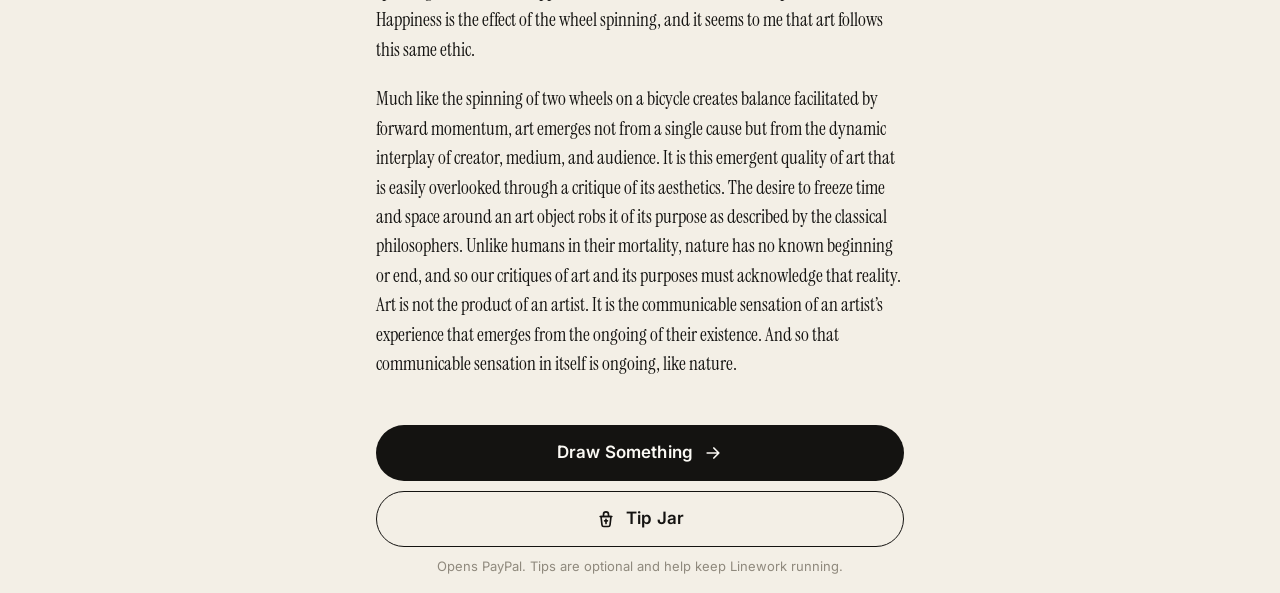
==== commit f9f772a3: "Add files via upload" ====
--- a/about.html
+++ b/about.html
@@ -18,7 +18,19 @@
 <body>
   <div class="app about-app">
     <header class="top">
-      <h1 class="wordmark"><a href="./">Line<em>work</em></a></h1>
+      <details class="mode-menu" id="modeMenu">
+        <summary class="wordmark" aria-label="Linework: switch between Draw and Chess"><span>Line<em>work</em></span><svg class="mode-chev" viewBox="0 0 24 24" aria-hidden="true"><path d="M6 9l6 6 6-6"/></svg></summary>
+        <nav class="mode-list" aria-label="Linework apps">
+          <a class="mode-item" href="./">
+            <span class="mode-title">Draw</span>
+            <span class="mode-sub">Draw something, music follows</span>
+          </a>
+          <a class="mode-item" href="chess.html">
+            <span class="mode-title">Chess</span>
+            <span class="mode-sub">Play a friend, the board picks the music</span>
+          </a>
+        </nav>
+      </details>
       <a class="feed-link" href="./">
         <svg viewBox="0 0 24 24" aria-hidden="true"><path d="M4 20c3-1 4-4 7-9s5-6 9-7"/></svg>
         <span>Draw</span>
@@ -46,5 +58,6 @@
     </a>
     <p class="small muted tip-note">Opens PayPal. Tips are optional and help keep Linework running.</p>
   </div>
+  <script type="module" src="js/modes.js"></script>
 </body>
 </html>
--- a/style.css
+++ b/style.css
@@ -266,7 +266,7 @@
 .card .submit.ghost { margin: 0; min-height: 50px; }
 .post-preview { display: flex; gap: 14px; align-items: center; }
 .post-drawing { width: 96px; height: 96px; flex: none; border-radius: 12px; background: var(--paper); box-shadow: var(--shadow); overflow: hidden; }
-.post-drawing svg, .post-art svg { width: 100%; height: 100%; display: block; }
+.post-drawing svg, .post-art svg, .post-art img { width: 100%; height: 100%; display: block; }
 .post-meta { min-width: 0; }
 .post-record { margin: 4px 0 0; font-size: 15px; line-height: 1.35; overflow-wrap: anywhere; }
 #turnstileBox:empty { display: none; }
@@ -302,6 +302,8 @@
 .feed-empty p { margin: 0; }
 .feed-empty .submit { width: auto; padding: 0 28px; margin: 0; }
 #more { margin-top: 4px; }
+.tip-wrap { margin-top: 10px; padding-bottom: 8px; }
+.tip-wrap .tip-jar { margin: 0; }
 @media (min-width: 640px) {
   .feed-app { max-width: 760px; }
   .feed { grid-template-columns: 1fr 1fr; }
@@ -364,3 +366,102 @@
 .about-app > .submit { margin-top: 0; }
 .about-app > .tip-jar { margin-top: 10px; }
 .tip-note { text-align: center; margin: 10px 0 0; }
+
+/* Long feeds: cards off screen aren't laid out or painted until they come near. */
+.post { content-visibility: auto; contain-intrinsic-size: auto 150px; }
+
+/* ---------- Chess ---------- */
+.chess-app { gap: 0; }
+.lobby { display: grid; gap: 14px; margin-top: 14px; align-content: start; }
+.lobby h2 { margin: 0; font: 400 34px/1.08 var(--serif); text-wrap: balance; }
+.lobby .submit { margin-top: 4px; }
+.side-pick { display: flex; flex-wrap: wrap; align-items: center; gap: 8px; }
+.side[aria-checked="true"] { background: var(--ink); color: var(--on-ink); }
+
+.game { display: grid; gap: 10px; margin-top: 8px; align-content: start; }
+.invite { padding: 14px; border-radius: 14px; border: 1px dashed var(--ink-3); background: var(--surface); }
+.invite-text { margin: 4px 0 0; color: var(--ink-2); font-size: 15px; }
+.invite .label { color: var(--accent); }
+
+.player { display: flex; align-items: center; gap: 8px; min-height: 26px; font-size: 14px; }
+.player-name { font-weight: 600; }
+.player-side { font: 500 11px var(--mono); letter-spacing: .1em; text-transform: uppercase; color: var(--ink-3); margin-left: auto; }
+.dot { width: 8px; height: 8px; border-radius: 50%; background: var(--rule); flex: none; }
+.dot.on { background: #3aa76d; }
+
+.board-wrap { width: 100%; max-width: min(100%, 72dvh); margin: 0 auto; }
+.board {
+  display: grid; grid-template-columns: repeat(8, 1fr); grid-template-rows: repeat(8, 1fr); aspect-ratio: 1; width: 100%;
+  border-radius: 12px; overflow: hidden; box-shadow: var(--shadow);
+  user-select: none; -webkit-user-select: none; touch-action: manipulation;
+}
+.sq { position: relative; border: 0; padding: 0; margin: 0; width: 100%; height: 100%; min-height: 0; cursor: default; display: block; border-radius: 0; }
+.board.active .sq { cursor: pointer; }
+.sq.light { background: #efe6d2; }
+.sq.dark { background: #c4ad84; }
+.sq svg { position: absolute; inset: 5%; width: 90%; height: 90%; pointer-events: none; }
+.sq.last::before { content: ''; position: absolute; inset: 0; background: rgba(224, 71, 43, .26); }
+.sq.sel::before { content: ''; position: absolute; inset: 0; background: rgba(20, 19, 17, .22); }
+.sq.can-move::after { content: ''; position: absolute; left: 50%; top: 50%; width: 26%; height: 26%; transform: translate(-50%, -50%); border-radius: 50%; background: rgba(20, 19, 17, .32); }
+.sq.can-take::after { content: ''; position: absolute; inset: 4%; border-radius: 50%; border: 4px solid rgba(20, 19, 17, .32); }
+.sq.check { background-image: radial-gradient(circle, rgba(224, 71, 43, .95) 0, rgba(224, 71, 43, .55) 40%, transparent 72%); }
+.coord { position: absolute; font: 600 9px/1 var(--mono); color: rgba(20, 19, 17, .5); pointer-events: none; z-index: 1; }
+.coord.f { right: 3px; bottom: 2px; }
+.coord.r { left: 3px; top: 3px; }
+
+.turn { margin: 2px 0 0; text-align: center; font: italic 400 21px/1.2 var(--serif); color: var(--ink); min-height: 1.2em; }
+.turn.flash { color: var(--accent); }
+.offer { display: flex; flex-wrap: wrap; align-items: center; gap: 8px; padding: 10px 12px; border-radius: 14px; background: var(--surface); border: 1px solid var(--accent); font-size: 15px; }
+.offer span { flex: 1 1 100%; }
+
+.moves { list-style: none; margin: 0; padding: 2px 0 4px; display: flex; gap: 12px; overflow-x: auto; white-space: nowrap; font: 400 13px var(--mono); color: var(--ink-2); scrollbar-width: none; }
+.moves::-webkit-scrollbar { display: none; }
+.moves .mn { color: var(--ink-3); }
+
+.game-actions { display: flex; gap: 8px; justify-content: center; }
+.chip.danger { border-color: var(--accent); color: var(--accent); }
+.chip:disabled { opacity: .45; cursor: default; }
+
+.reading-panel { display: grid; gap: 12px; margin-top: 14px; padding-top: 16px; border-top: 1px solid var(--rule); scroll-margin-top: 12px; }
+.end-actions { display: grid; gap: 10px; }
+.end-actions .submit { margin: 0; }
+
+.promo .sheet-body { gap: 12px; }
+.promo-row { display: grid; grid-template-columns: repeat(4, 1fr); gap: 8px; }
+.promo-btn { aspect-ratio: 1; border-radius: 12px; border: 1px solid var(--rule); background: #efe6d2; cursor: pointer; padding: 6px; }
+.promo-btn svg { width: 100%; height: 100%; display: block; }
+
+.chess-link svg { width: 18px; height: 18px; }
+
+/* Wordmark menu: Draw / Chess */
+.top { position: relative; z-index: 20; }
+.mode-menu { position: relative; }
+.mode-menu > summary { list-style: none; display: inline-flex; align-items: center; gap: 4px; cursor: pointer; user-select: none; -webkit-user-select: none; border-radius: 10px; }
+.mode-menu > summary::-webkit-details-marker { display: none; }
+.mode-menu > summary:focus-visible { outline: 2px solid var(--accent); outline-offset: 3px; }
+.mode-chev { width: 20px; height: 20px; margin-top: 4px; fill: none; stroke: var(--ink-2); stroke-width: 2; stroke-linecap: round; stroke-linejoin: round; transition: transform .2s; }
+.mode-menu[open] .mode-chev { transform: rotate(180deg); }
+.mode-list {
+  position: absolute; top: calc(100% + 8px); left: -6px; min-width: 248px; padding: 6px;
+  background: var(--surface); border: 1px solid var(--rule); border-radius: 16px; box-shadow: var(--shadow);
+  display: grid; gap: 2px; animation: menuIn .16s ease-out;
+}
+@keyframes menuIn { from { opacity: 0; transform: translateY(-4px); } }
+.mode-item { display: grid; gap: 1px; padding: 10px 12px; border-radius: 11px; text-decoration: none; color: var(--ink); }
+.mode-item:hover, .mode-item:focus-visible { background: var(--bg); outline: none; }
+.mode-item[aria-current="page"] { background: var(--bg); }
+.mode-item[aria-current="page"] .mode-title::after { content: ' ✓'; color: var(--accent); font: 500 15px var(--sans); }
+.mode-title { font: 400 24px/1.1 var(--serif); }
+.mode-sub { font-size: 13px; color: var(--ink-2); }
+
+.conn-error { margin: 0; text-align: center; line-height: 1.45; }
+.conn-error code { font: 400 12px var(--mono); }
+
+/* Narrow phones: keep the wordmark menu and header buttons on one line. */
+@media (max-width: 370px) {
+  .top .wordmark { font-size: 29px; }
+  .mode-chev { width: 17px; height: 17px; }
+  .top-actions { gap: 3px; }
+  .top .feed-link { padding: 0 10px; font-size: 13px; }
+  .top .feed-link svg { display: none; }
+}
